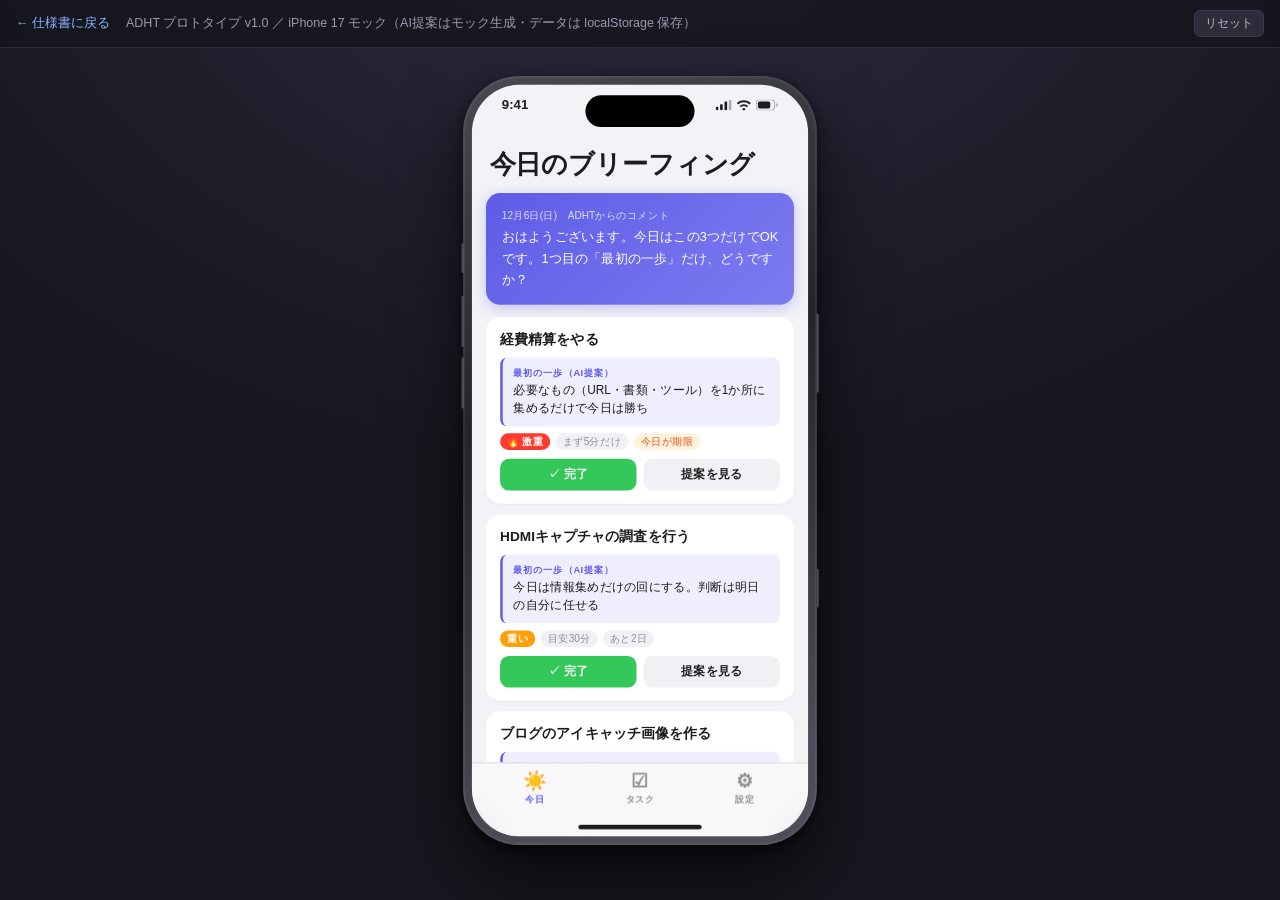
==== docs/prototype/index.html @ e0243f25 "docs: ADHT仕様書v1.2とiPhone 17モック動作プロトタイプを追加 Co-Authored-By: Claude Fable 5 <noreply@anthropic.com>" ====
<!DOCTYPE html>
<html lang="ja">
<head>
  <meta charset="UTF-8">
  <meta name="viewport" content="width=device-width, initial-scale=1">
  <title>ADHT — 動くプロトタイプ (iPhone 17)</title>
  <link rel="stylesheet" href="prototype.css">
</head>
<body>
  <header class="proto-header">
    <a href="../index.html">← 仕様書に戻る</a>
    <span>ADHT プロトタイプ v1.0 ／ iPhone 17 モック（AI提案はモック生成・データは localStorage 保存）</span>
    <button id="resetBtn" title="サンプルデータに戻す">リセット</button>
  </header>

  <div class="stage">
    <div class="phone">
      <div class="phone-buttons">
        <span class="btn-action"></span>
        <span class="btn-vol-up"></span>
        <span class="btn-vol-down"></span>
        <span class="btn-power"></span>
        <span class="btn-camera"></span>
      </div>
      <div class="screen">
        <div class="dynamic-island"></div>

        <div class="status-bar">
          <span class="sb-time">9:41</span>
          <span class="sb-icons">
            <svg width="18" height="12" viewBox="0 0 18 12"><rect x="0" y="8" width="3" height="4" rx="1"/><rect x="5" y="5" width="3" height="7" rx="1"/><rect x="10" y="2" width="3" height="10" rx="1"/><rect x="15" y="0" width="3" height="12" rx="1" opacity=".35"/></svg>
            <svg width="16" height="12" viewBox="0 0 16 12"><path d="M8 9.5a1.6 1.6 0 1 1 0 3.2 1.6 1.6 0 0 1 0-3.2zM8 5c1.9 0 3.6.8 4.8 2l-1.5 1.5A4.7 4.7 0 0 0 8 7.2c-1.3 0-2.4.5-3.3 1.3L3.2 7A6.7 6.7 0 0 1 8 5zM8 .5c3.1 0 6 1.3 8 3.3l-1.5 1.5A9.2 9.2 0 0 0 8 2.8 9.2 9.2 0 0 0 1.5 5.3L0 3.8C2 1.8 4.9.5 8 .5z"/></svg>
            <svg width="25" height="12" viewBox="0 0 25 12"><rect x="0" y="0" width="21" height="12" rx="3.5" fill="none" stroke="currentColor" opacity=".4"/><rect x="2" y="2" width="14" height="8" rx="2"/><path d="M23 4v4c1-.3 1.6-1 1.6-2S24 4.3 23 4z" opacity=".4"/></svg>
          </span>
        </div>

        <!-- ===== 画面: ブリーフィング ===== -->
        <section id="screen-briefing" class="app-screen">
          <div class="nav-large"><h1>今日のブリーフィング</h1></div>
          <div class="scroll">
            <div id="briefingMessage" class="briefing-message"></div>
            <div id="briefingCards"></div>
            <p class="briefing-footer">今日はこれだけでOK。全部のリストは「タスク」タブに。</p>
          </div>
        </section>

        <!-- ===== 画面: タスク一覧 ===== -->
        <section id="screen-list" class="app-screen">
          <div class="nav-large"><h1>タスク</h1></div>
          <div class="segmented" id="brainFilter">
            <button data-filter="all" class="active">すべて</button>
            <button data-filter="rightBrain">🎨 右脳</button>
            <button data-filter="leftBrain">🧮 左脳</button>
          </div>
          <div class="scroll">
            <div id="taskList"></div>
          </div>
          <button class="fab" id="fabAdd">＋</button>
        </section>

        <!-- ===== 画面: 設定 ===== -->
        <section id="screen-settings" class="app-screen">
          <div class="nav-large"><h1>設定</h1></div>
          <div class="scroll">
            <div class="settings-group">
              <div class="settings-label">通知の口調</div>
              <div class="segmented" id="toneSetting">
                <button data-tone="gentle">やさしめ</button>
                <button data-tone="tsukkomi">ツッコミ多め</button>
              </div>
              <p class="settings-note">どちらでも、恥をかかせる言い方は絶対にしません（仕様 §2.5）</p>
            </div>
            <div class="settings-group">
              <div class="settings-label">朝ブリーフィングの時刻</div>
              <input type="time" id="briefingHour" value="08:00">
              <p class="settings-note">通知は朝1回＋期限当日のみ。しつこい通知はしません</p>
            </div>
            <div class="settings-group">
              <div class="settings-label">タスクのエクスポート / インポート</div>
              <p class="settings-note">バージョンアップでデータ形式が変わっても、JSONコピペで引っ越せます</p>
              <div class="io-btns">
                <button id="exportBtn">📤 エクスポート</button>
                <button id="importBtn">📥 インポート</button>
              </div>
              <textarea id="ioArea" spellcheck="false" placeholder="エクスポート: ここにJSONが出ます（クリップボードにも自動コピー）&#10;インポート: ここにJSONを貼り付けて「インポート」を押す"></textarea>
              <p class="settings-note io-status" id="ioStatus"></p>
            </div>
            <div class="settings-group">
              <div class="settings-label">データ</div>
              <p class="settings-note">この端末の中にだけ保存されます。サーバーには何も送りません（AI提案の生成時を除く）</p>
            </div>
          </div>
        </section>

        <!-- ===== 画面: タスク詳細（push） ===== -->
        <section id="screen-detail" class="app-screen push-screen">
          <div class="nav-bar">
            <button class="nav-back" id="detailBack">‹ 戻る</button>
            <span class="nav-title">タスク</span>
            <button class="nav-action danger" id="detailDelete">削除</button>
          </div>
          <div class="scroll">
            <div id="detailBody"></div>
          </div>
        </section>

        <!-- ===== モーダル: タスク作成 ===== -->
        <div id="sheet-backdrop" class="sheet-backdrop"></div>
        <section id="sheet-create" class="sheet">
          <div class="sheet-handle"></div>
          <div class="sheet-header">
            <button id="createCancel">キャンセル</button>
            <span>新しいタスク</span>
            <button id="createSave" class="primary" disabled>保存</button>
          </div>
          <div class="sheet-body">
            <input type="text" id="inTitle" class="title-input" placeholder="何をやる？（例: HDMIキャプチャの調査）" maxlength="80">

            <div class="form-label">脳タイプ <span class="req">必須</span></div>
            <div class="segmented" id="inBrain">
              <button data-value="rightBrain">🎨 右脳（創造・直感）</button>
              <button data-value="leftBrain">🧮 左脳（論理・事務）</button>
            </div>

            <div class="form-label">Priority <span class="req">必須</span></div>
            <div class="priority-row" id="inPriority">
              <button data-value="gekiomo">🔥 激重</button>
              <button data-value="omoi">重い</button>
              <button data-value="futsuu">普通</button>
              <button data-value="karui">軽い</button>
            </div>

            <div class="form-label">期限 <span class="req">必須</span></div>
            <input type="date" id="inDeadline" class="date-input">

            <p class="sheet-hint">保存すると、AIが着手の入口を A・B・C の3つ提案します</p>
          </div>
        </section>

        <!-- ===== ダイアログ（iOS風アラート） ===== -->
        <div id="dialog-backdrop" class="dialog-backdrop">
          <div class="ios-dialog">
            <div class="dialog-title" id="dialogTitle"></div>
            <div class="dialog-msg" id="dialogMsg"></div>
            <div class="dialog-btns">
              <button id="dialogCancel">キャンセル</button>
              <button id="dialogOk" class="dialog-primary"></button>
            </div>
          </div>
        </div>

        <!-- ===== タブバー ===== -->
        <nav class="tab-bar">
          <button data-screen="briefing" class="tab active"><span class="tab-icon">☀️</span>今日</button>
          <button data-screen="list" class="tab"><span class="tab-icon">☑︎</span>タスク</button>
          <button data-screen="settings" class="tab"><span class="tab-icon">⚙︎</span>設定</button>
        </nav>

        <div class="home-indicator"></div>
      </div>
    </div>
  </div>

  <script src="prototype.js"></script>
</body>
</html>
---- docs/prototype/prototype.css ----
/* =========================================================
   ADHT プロトタイプ — iPhone 17 モック + アプリ UI
   ========================================================= */

:root {
  --ios-bg: #f2f2f7;
  --ios-card: #ffffff;
  --ios-text: #1c1c1e;
  --ios-muted: #8e8e93;
  --ios-sep: #e5e5ea;
  --ios-blue: #007aff;
  --ios-red: #ff3b30;
  --ios-green: #34c759;
  --accent: #5e5ce6;            /* ADHT ブランド色（iOS indigo） */
  --accent-weak: #eeeefc;
  --right-brain: #ff9f0a;
  --left-brain: #32ade6;
  --p-gekiomo: #ff3b30;
  --p-omoi: #ff9f0a;
  --p-futsuu: #32ade6;
  --p-karui: #34c759;
  --font: -apple-system, BlinkMacSystemFont, "Hiragino Sans", "Yu Gothic UI", sans-serif;
}

* { box-sizing: border-box; -webkit-tap-highlight-color: transparent; }

html, body { margin: 0; padding: 0; }

body {
  font-family: var(--font);
  background: radial-gradient(1200px 800px at 50% -10%, #2b2b40, #17171f 70%);
  min-height: 100vh;
  color: #ddd;
}

/* ---- 上部バー（プロトタイプの説明） ---- */
.proto-header {
  display: flex;
  align-items: center;
  gap: 16px;
  padding: 10px 16px;
  font-size: 12.5px;
  color: #9a9aae;
  border-bottom: 1px solid #2c2c3a;
  background: rgba(20, 20, 28, 0.8);
  position: sticky;
  top: 0;
  z-index: 50;
}
.proto-header a { color: #8ab4ff; text-decoration: none; white-space: nowrap; }
.proto-header a:hover { text-decoration: underline; }
.proto-header span { flex: 1; }
.proto-header button {
  background: #2c2c3a; color: #bbb; border: 1px solid #3a3a4c;
  border-radius: 6px; padding: 4px 10px; font-size: 12px; cursor: pointer;
}
.proto-header button:hover { background: #38384a; }

/* ---- ステージ & 端末フレーム ---- */
.stage {
  display: flex;
  justify-content: center;
  padding: 28px 12px 48px;
}

.phone {
  position: relative;
  width: 402px;
  height: 874px;
  border-radius: 64px;
  padding: 10px;
  background: linear-gradient(160deg, #4a4a52, #232328 40%, #4e4e58 90%);
  box-shadow:
    0 40px 80px rgba(0, 0, 0, 0.6),
    0 4px 14px rgba(0, 0, 0, 0.5),
    inset 0 0 2px 2px rgba(255, 255, 255, 0.08);
  flex-shrink: 0;
}

@media (max-height: 1020px) {
  .stage { padding-bottom: 0; }
  .phone { transform: scale(0.88); transform-origin: top center; margin-bottom: -100px; }
}
@media (max-height: 880px) {
  .phone { transform: scale(0.76); margin-bottom: -200px; }
}

/* 側面ボタン */
.phone-buttons span {
  position: absolute;
  background: linear-gradient(90deg, #3a3a42, #57575f);
  border-radius: 2px;
}
.btn-action   { left: -2px; top: 190px; width: 3px; height: 34px; }
.btn-vol-up   { left: -2px; top: 250px; width: 3px; height: 58px; }
.btn-vol-down { left: -2px; top: 320px; width: 3px; height: 58px; }
.btn-power    { right: -2px; top: 270px; width: 3px; height: 90px; }
.btn-camera   { right: -2px; top: 560px; width: 3px; height: 44px; }

.screen {
  position: relative;
  width: 100%;
  height: 100%;
  border-radius: 54px;
  background: var(--ios-bg);
  overflow: hidden;
  color: var(--ios-text);
}

.dynamic-island {
  position: absolute;
  top: 12px;
  left: 50%;
  transform: translateX(-50%);
  width: 124px;
  height: 36px;
  background: #000;
  border-radius: 20px;
  z-index: 40;
}

.status-bar {
  position: absolute;
  top: 14px;
  left: 0;
  right: 0;
  display: flex;
  justify-content: space-between;
  padding: 0 34px;
  font-size: 15px;
  font-weight: 600;
  z-index: 30;
}
.sb-icons { display: flex; gap: 6px; align-items: center; }
.sb-icons svg { fill: currentColor; }

.home-indicator {
  position: absolute;
  bottom: 8px;
  left: 50%;
  transform: translateX(-50%);
  width: 140px;
  height: 5px;
  border-radius: 3px;
  background: #000;
  opacity: 0.9;
  z-index: 40;
}

/* ---- アプリ画面共通 ---- */
.app-screen {
  position: absolute;
  inset: 0;
  padding-top: 62px;      /* status bar 分 */
  padding-bottom: 84px;   /* tab bar 分 */
  display: none;
  flex-direction: column;
}
.app-screen.active { display: flex; }

.nav-large { padding: 8px 20px 4px; }
.nav-large h1 { margin: 0; font-size: 30px; letter-spacing: -0.5px; }

.scroll {
  flex: 1;
  overflow-y: auto;
  padding: 8px 16px 24px;
  scrollbar-width: none;
}
.scroll::-webkit-scrollbar { display: none; }

/* push 画面（詳細） */
.push-screen {
  z-index: 25;
  background: var(--ios-bg);
  transform: translateX(100%);
  transition: transform 0.28s cubic-bezier(0.32, 0.72, 0.25, 1);
  display: flex;
  padding-bottom: 24px;
}
.push-screen.open { transform: translateX(0); }

.nav-bar {
  display: flex;
  align-items: center;
  padding: 4px 12px;
  min-height: 40px;
}
.nav-bar button {
  background: none; border: none; font-size: 16px; color: var(--ios-blue);
  cursor: pointer; font-family: var(--font); padding: 6px 8px;
}
.nav-bar .danger { color: var(--ios-red); }
.nav-title { flex: 1; text-align: center; font-weight: 600; font-size: 16px; }
.nav-back { min-width: 70px; text-align: left; }
.nav-action { min-width: 70px; text-align: right; }

/* ---- セグメントコントロール ---- */
.segmented {
  display: flex;
  background: #e3e3e8;
  border-radius: 10px;
  padding: 2px;
  margin: 8px 16px;
  gap: 2px;
}
.segmented button {
  flex: 1;
  border: none;
  background: transparent;
  border-radius: 8px;
  padding: 7px 4px;
  font-size: 13px;
  font-family: var(--font);
  color: var(--ios-text);
  cursor: pointer;
  white-space: nowrap;
}
.segmented button.active {
  background: #fff;
  box-shadow: 0 1px 4px rgba(0, 0, 0, 0.12);
  font-weight: 600;
}

/* ---- タスクカード ---- */
.task-card {
  display: flex;
  align-items: flex-start;
  gap: 12px;
  background: var(--ios-card);
  border-radius: 14px;
  padding: 13px 14px;
  margin-bottom: 10px;
  box-shadow: 0 1px 3px rgba(0, 0, 0, 0.05);
  cursor: pointer;
  transition: opacity 0.35s, transform 0.35s;
}
.task-card.done { opacity: 0; transform: translateX(24px) scale(0.96); }

.check-circle {
  width: 26px; height: 26px;
  border-radius: 50%;
  border: 2px solid #c7c7cc;
  flex-shrink: 0;
  margin-top: 1px;
  cursor: pointer;
  display: flex; align-items: center; justify-content: center;
  font-size: 15px; color: #fff;
  transition: background 0.15s, border-color 0.15s;
}
.check-circle:hover { border-color: var(--ios-green); }
.task-card.done .check-circle, .check-circle.checked { background: var(--ios-green); border-color: var(--ios-green); }

.task-main { flex: 1; min-width: 0; }
.task-title { font-size: 15.5px; font-weight: 600; line-height: 1.35; margin-bottom: 5px; }
.task-badges { display: flex; flex-wrap: wrap; gap: 6px; font-size: 11.5px; }

.badge {
  padding: 2px 8px;
  border-radius: 20px;
  font-weight: 600;
  color: #fff;
}
.badge.brain-rightBrain { background: var(--right-brain); }
.badge.brain-leftBrain  { background: var(--left-brain); }
.badge.p-gekiomo { background: var(--p-gekiomo); }
.badge.p-omoi    { background: var(--p-omoi); }
.badge.p-futsuu  { background: var(--p-futsuu); }
.badge.p-karui   { background: var(--p-karui); }
.badge.deadline  { background: #f0f0f5; color: var(--ios-muted); font-weight: 500; }
.badge.deadline.today   { background: #fff3e0; color: #e65100; }
.badge.deadline.overdue { background: #ffebee; color: var(--ios-red); }

/* ---- 「すべて」= 左脳/右脳 縦2分割 ----
   スマホ画面が左右まっぷたつに割れているイメージ。
   左半分＝左脳（青系背景）/ 右半分＝右脳（オレンジ系背景）。 */
.scroll.split {
  padding: 0;
  display: flex;
  flex-direction: column;
}
.scroll.split #taskList {
  flex: 1;
  display: flex;
  flex-direction: column;
}

.brain-columns {
  display: flex;
  gap: 0;
  align-items: stretch;
  flex: 1;
}
.brain-col {
  flex: 1;
  min-width: 0;
  padding: 10px 9px 28px;
}
.brain-col.left {
  background: linear-gradient(180deg, #e3f2fc, #d3e9f8);
  border-right: 1.5px solid rgba(255, 255, 255, 0.9);
}
.brain-col.right {
  background: linear-gradient(180deg, #fdf1de, #fae4c3);
}

.brain-col-header {
  display: flex;
  align-items: center;
  gap: 6px;
  font-size: 13px;
  font-weight: 700;
  padding: 7px 10px;
  border-radius: 10px;
  margin-bottom: 8px;
  color: #fff;
  position: sticky;
  top: 8px;
  z-index: 5;
  box-shadow: 0 2px 8px rgba(0, 0, 0, 0.12);
}
.brain-col.left  .brain-col-header { background: var(--left-brain); }
.brain-col.right .brain-col-header { background: var(--right-brain); }
.col-count {
  margin-left: auto;
  background: rgba(255, 255, 255, 0.3);
  border-radius: 10px;
  padding: 0 7px;
  font-size: 11.5px;
  line-height: 18px;
}

.task-card.compact {
  flex-direction: column;
  gap: 8px;
  padding: 11px 12px;
  position: relative;
}
.task-card.compact .check-circle {
  position: absolute;
  top: 10px;
  right: 10px;
  width: 22px;
  height: 22px;
  font-size: 12px;
  margin-top: 0;
}
.task-card.compact .task-title {
  font-size: 13.5px;
  padding-right: 26px;
  margin-bottom: 2px;
}
.task-card.compact .task-badges { gap: 4px; font-size: 10.5px; }
.task-card.compact .badge { padding: 2px 7px; }

.col-empty {
  text-align: center;
  color: var(--ios-muted);
  font-size: 11.5px;
  line-height: 1.7;
  padding: 22px 6px;
  background: rgba(255, 255, 255, 0.55);
  border: 1.5px dashed rgba(255, 255, 255, 0.9);
  border-radius: 12px;
}

.empty-state {
  text-align: center;
  color: var(--ios-muted);
  padding: 60px 24px;
  font-size: 14px;
  line-height: 1.8;
}
.empty-state .big { font-size: 40px; display: block; margin-bottom: 8px; }

/* ---- FAB ---- */
.fab {
  position: absolute;
  right: 22px;
  bottom: 104px;
  width: 56px; height: 56px;
  border-radius: 50%;
  border: none;
  background: var(--accent);
  color: #fff;
  font-size: 30px;
  line-height: 1;
  cursor: pointer;
  box-shadow: 0 6px 16px rgba(94, 92, 230, 0.45);
  transition: transform 0.12s;
}
.fab:active { transform: scale(0.92); }

/* ---- ブリーフィング ---- */
.briefing-message {
  background: linear-gradient(135deg, var(--accent), #7d7bf0);
  color: #fff;
  border-radius: 16px;
  padding: 16px 18px;
  font-size: 14.5px;
  line-height: 1.65;
  margin-bottom: 14px;
  box-shadow: 0 4px 14px rgba(94, 92, 230, 0.3);
}
.briefing-message .bm-date { font-size: 11.5px; opacity: 0.8; margin-bottom: 4px; }

.briefing-card {
  background: var(--ios-card);
  border-radius: 16px;
  padding: 15px 16px;
  margin-bottom: 12px;
  box-shadow: 0 1px 3px rgba(0, 0, 0, 0.05);
  transition: opacity 0.35s, transform 0.35s;
}
.briefing-card.done { opacity: 0; transform: translateX(24px) scale(0.96); }
.bc-top { display: flex; align-items: flex-start; gap: 10px; }
.bc-title { flex: 1; font-size: 15.5px; font-weight: 700; line-height: 1.35; }
.bc-first-step {
  background: var(--accent-weak);
  border-left: 3px solid var(--accent);
  border-radius: 8px;
  padding: 9px 12px;
  font-size: 13.5px;
  line-height: 1.55;
  margin: 10px 0 8px;
}
.bc-first-step .fs-label { font-size: 10.5px; font-weight: 700; color: var(--accent); display: block; margin-bottom: 2px; letter-spacing: 0.04em; }
.bc-meta { display: flex; gap: 6px; flex-wrap: wrap; font-size: 11.5px; }
.bc-actions { margin-top: 10px; display: flex; gap: 8px; }
.bc-actions button {
  flex: 1; border: none; border-radius: 10px; padding: 9px;
  font-size: 13.5px; font-weight: 600; font-family: var(--font); cursor: pointer;
}
.bc-done-btn { background: var(--ios-green); color: #fff; }
.bc-open-btn { background: #f0f0f5; color: var(--ios-text); }

.briefing-footer { text-align: center; color: var(--ios-muted); font-size: 12px; margin-top: 4px; }

/* ---- 詳細 ---- */
.detail-title { font-size: 22px; font-weight: 700; line-height: 1.35; margin: 4px 4px 10px; }
.detail-badges { display: flex; gap: 6px; flex-wrap: wrap; margin: 0 4px 16px; font-size: 12px; }

.section-label {
  font-size: 12px; font-weight: 700; color: var(--ios-muted);
  letter-spacing: 0.05em; margin: 18px 6px 8px;
}

.suggestion-list { background: var(--ios-card); border-radius: 14px; overflow: hidden; }
.suggestion-item {
  display: flex; gap: 10px; padding: 12px 14px;
  font-size: 13.5px; line-height: 1.6;
  border-bottom: 1px solid var(--ios-sep);
}
.suggestion-item:last-child { border-bottom: none; }

.suggestion-item.pickable { cursor: pointer; align-items: center; }
.suggestion-item.pickable:hover { background: var(--accent-weak); }
.suggestion-item.pickable > span:nth-child(2) { flex: 1; }
.pick-pill {
  flex-shrink: 0;
  background: var(--accent);
  color: #fff;
  font-size: 11px;
  font-weight: 700;
  border-radius: 12px;
  padding: 4px 10px;
}
.pick-hint {
  font-size: 11.5px;
  color: var(--ios-muted);
  text-align: center;
  margin: 8px 0 0;
}

/* 決定した最初の一歩 */
.decided-step {
  background: var(--accent-weak);
  border: 2px solid var(--accent);
  border-radius: 14px;
  padding: 14px;
}
.decided-text {
  font-size: 14.5px;
  font-weight: 700;
  line-height: 1.6;
  color: var(--ios-text);
}
.step-reset {
  margin-top: 10px;
  border: none;
  background: #fff;
  color: var(--accent);
  font-size: 12px;
  font-weight: 600;
  font-family: var(--font);
  border-radius: 8px;
  padding: 6px 12px;
  cursor: pointer;
}
.suggestion-num {
  width: 22px; height: 22px; border-radius: 50%;
  background: var(--accent-weak); color: var(--accent);
  font-size: 12px; font-weight: 700;
  display: flex; align-items: center; justify-content: center;
  flex-shrink: 0; margin-top: 1px;
}

.ai-loading {
  background: var(--ios-card); border-radius: 14px;
  padding: 26px; text-align: center; color: var(--ios-muted); font-size: 13.5px;
}
.ai-loading .spinner {
  width: 26px; height: 26px; margin: 0 auto 10px;
  border: 3px solid var(--accent-weak); border-top-color: var(--accent);
  border-radius: 50%;
  animation: spin 0.8s linear infinite;
}
@keyframes spin { to { transform: rotate(360deg); } }

/* ---- AIチャット（解像度アップ） ---- */
.chat-box {
  background: var(--ios-card);
  border-radius: 14px;
  padding: 10px;
}
.chat-thread {
  max-height: 220px;
  overflow-y: auto;
  display: flex;
  flex-direction: column;
  gap: 8px;
  padding: 4px 2px 8px;
}
.chat-hint {
  text-align: center;
  color: var(--ios-muted);
  font-size: 12px;
  line-height: 1.7;
  padding: 10px 4px;
}
.bubble {
  max-width: 82%;
  padding: 9px 12px;
  border-radius: 16px;
  font-size: 13.5px;
  line-height: 1.55;
}
.bubble.user {
  align-self: flex-end;
  background: var(--accent);
  color: #fff;
  border-bottom-right-radius: 5px;
}
.bubble.ai {
  align-self: flex-start;
  background: #f0f0f5;
  color: var(--ios-text);
  border-bottom-left-radius: 5px;
}
.bubble-proposal {
  margin-top: 8px;
  background: #fff;
  border: 1.5px solid var(--accent);
  border-radius: 10px;
  padding: 9px 10px;
  font-size: 13px;
  line-height: 1.55;
}
.adopt-btn {
  display: block;
  width: 100%;
  margin-top: 8px;
  border: none;
  border-radius: 8px;
  background: var(--accent);
  color: #fff;
  font-size: 12.5px;
  font-weight: 700;
  font-family: var(--font);
  padding: 8px;
  cursor: pointer;
}

.bubble.typing { display: flex; gap: 4px; padding: 12px 14px; }
.bubble.typing span {
  width: 7px; height: 7px; border-radius: 50%;
  background: #b0b0b8;
  animation: blink 1.2s infinite;
}
.bubble.typing span:nth-child(2) { animation-delay: 0.2s; }
.bubble.typing span:nth-child(3) { animation-delay: 0.4s; }
@keyframes blink { 0%, 60%, 100% { opacity: 0.3; } 30% { opacity: 1; } }

.chat-input-row {
  display: flex;
  gap: 8px;
  border-top: 1px solid var(--ios-sep);
  padding-top: 10px;
}
.chat-input-row input {
  flex: 1;
  border: none;
  background: #f0f0f5;
  border-radius: 18px;
  padding: 9px 14px;
  font-size: 13.5px;
  font-family: var(--font);
  outline: none;
}
.chat-input-row button {
  width: 36px; height: 36px;
  border: none; border-radius: 50%;
  background: var(--accent); color: #fff;
  font-size: 17px; font-weight: 700;
  cursor: pointer;
  flex-shrink: 0;
}
.chat-input-row button:disabled { opacity: 0.4; }

.detail-done-btn {
  width: 100%; margin-top: 20px;
  border: none; border-radius: 12px; padding: 14px;
  background: var(--ios-green); color: #fff;
  font-size: 15px; font-weight: 700; font-family: var(--font); cursor: pointer;
}

/* ---- 作成シート ---- */
.sheet-backdrop {
  position: absolute; inset: 0;
  background: rgba(0, 0, 0, 0.4);
  opacity: 0; pointer-events: none;
  transition: opacity 0.25s;
  z-index: 45;
}
.sheet-backdrop.open { opacity: 1; pointer-events: auto; }

.sheet {
  position: absolute;
  left: 0; right: 0; bottom: 0;
  background: var(--ios-bg);
  border-radius: 24px 24px 0 0;
  transform: translateY(105%);
  transition: transform 0.32s cubic-bezier(0.32, 0.72, 0.25, 1);
  z-index: 46;
  padding-bottom: 34px;
  max-height: 92%;
  overflow-y: auto;
}
.sheet.open { transform: translateY(0); }

.sheet-handle {
  width: 38px; height: 5px; border-radius: 3px;
  background: #c7c7cc; margin: 8px auto 2px;
}
.sheet-header {
  display: flex; align-items: center; justify-content: space-between;
  padding: 6px 16px 10px;
}
.sheet-header span { font-weight: 700; font-size: 16px; }
.sheet-header button {
  background: none; border: none; font-size: 15.5px;
  color: var(--ios-blue); font-family: var(--font); cursor: pointer; padding: 4px;
}
.sheet-header button.primary { font-weight: 700; }
.sheet-header button:disabled { color: #b9b9c0; }

.sheet-body { padding: 4px 16px 8px; }

.title-input {
  width: 100%;
  border: none; border-radius: 12px;
  background: var(--ios-card);
  font-size: 16px; font-family: var(--font);
  padding: 14px; outline: none;
}
.form-label { font-size: 12.5px; font-weight: 700; color: var(--ios-muted); margin: 16px 4px 6px; }
.form-label .req { color: var(--ios-red); font-weight: 600; font-size: 11px; margin-left: 4px; }

.sheet .segmented { margin: 0; }

.priority-row { display: flex; gap: 8px; }
.priority-row button {
  flex: 1; border: 2px solid transparent; border-radius: 10px;
  background: var(--ios-card); padding: 10px 2px;
  font-size: 13px; font-weight: 600; font-family: var(--font); cursor: pointer;
  color: var(--ios-text);
}
.priority-row button.active[data-value="gekiomo"] { border-color: var(--p-gekiomo); color: var(--p-gekiomo); background: #fff5f5; }
.priority-row button.active[data-value="omoi"]    { border-color: var(--p-omoi); color: #c77700; background: #fff9ef; }
.priority-row button.active[data-value="futsuu"]  { border-color: var(--p-futsuu); color: #0277bd; background: #f0f9ff; }
.priority-row button.active[data-value="karui"]   { border-color: var(--p-karui); color: #2e7d32; background: #f2fbf4; }

.date-input {
  width: 100%; border: none; border-radius: 12px;
  background: var(--ios-card); font-size: 15px; font-family: var(--font);
  padding: 12px 14px; outline: none;
}

.sheet-hint { font-size: 12px; color: var(--ios-muted); text-align: center; margin-top: 16px; }

/* ---- 設定 ---- */
.settings-group {
  background: var(--ios-card); border-radius: 14px;
  padding: 14px 16px; margin-bottom: 14px;
}
.settings-group .segmented { margin: 8px 0 4px; background: #ececf1; }
.settings-label { font-size: 14px; font-weight: 700; }
.settings-note { font-size: 12px; color: var(--ios-muted); line-height: 1.6; margin: 8px 0 0; }
.io-btns { display: flex; gap: 8px; margin-top: 10px; }
.io-btns button {
  flex: 1;
  border: none;
  border-radius: 10px;
  padding: 10px;
  font-size: 13.5px;
  font-weight: 600;
  font-family: var(--font);
  cursor: pointer;
}
#exportBtn { background: var(--accent); color: #fff; }
#importBtn { background: #f0f0f5; color: var(--ios-text); }

#ioArea {
  width: 100%;
  margin-top: 10px;
  border: 1px solid var(--ios-sep);
  border-radius: 10px;
  background: #fafafc;
  font-family: ui-monospace, SFMono-Regular, Menlo, monospace;
  font-size: 11px;
  line-height: 1.5;
  padding: 10px;
  min-height: 110px;
  resize: vertical;
  outline: none;
  color: var(--ios-text);
}
.io-status { font-weight: 600; }

#briefingHour {
  margin-top: 8px; border: none; background: #f0f0f5;
  border-radius: 8px; padding: 8px 12px; font-size: 15px; font-family: var(--font);
}

/* ---- iOS風ダイアログ ---- */
.dialog-backdrop {
  position: absolute;
  inset: 0;
  background: rgba(0, 0, 0, 0.4);
  display: flex;
  align-items: center;
  justify-content: center;
  opacity: 0;
  pointer-events: none;
  transition: opacity 0.2s;
  z-index: 60;
}
.dialog-backdrop.open { opacity: 1; pointer-events: auto; }

.ios-dialog {
  width: 280px;
  background: rgba(250, 250, 252, 0.97);
  backdrop-filter: blur(20px);
  border-radius: 16px;
  overflow: hidden;
  text-align: center;
  transform: scale(1.08);
  transition: transform 0.2s;
  box-shadow: 0 12px 40px rgba(0, 0, 0, 0.3);
}
.dialog-backdrop.open .ios-dialog { transform: scale(1); }

.dialog-title {
  font-size: 16px;
  font-weight: 700;
  padding: 18px 18px 4px;
}
.dialog-msg {
  font-size: 12.5px;
  line-height: 1.6;
  color: var(--ios-text);
  padding: 4px 18px 16px;
  white-space: pre-line;
}
.dialog-btns {
  display: flex;
  border-top: 0.5px solid #c9c9ce;
}
.dialog-btns button {
  flex: 1;
  border: none;
  background: none;
  font-family: var(--font);
  font-size: 16px;
  color: var(--ios-blue);
  padding: 12px 4px;
  cursor: pointer;
}
.dialog-btns button:active { background: rgba(0, 0, 0, 0.06); }
.dialog-btns button + button { border-left: 0.5px solid #c9c9ce; }
.dialog-primary { font-weight: 700; }

/* ---- タブバー ---- */
.tab-bar {
  position: absolute;
  bottom: 0; left: 0; right: 0;
  height: 84px;
  background: rgba(249, 249, 251, 0.92);
  backdrop-filter: blur(12px);
  border-top: 0.5px solid #d6d6db;
  display: flex;
  padding: 8px 12px 24px;
  z-index: 20;
}
.tab {
  flex: 1;
  border: none; background: none;
  font-family: var(--font); font-size: 10.5px; font-weight: 600;
  color: var(--ios-muted); cursor: pointer;
  display: flex; flex-direction: column; align-items: center; gap: 3px;
}
.tab .tab-icon { font-size: 22px; line-height: 1; }
.tab.active { color: var(--accent); }
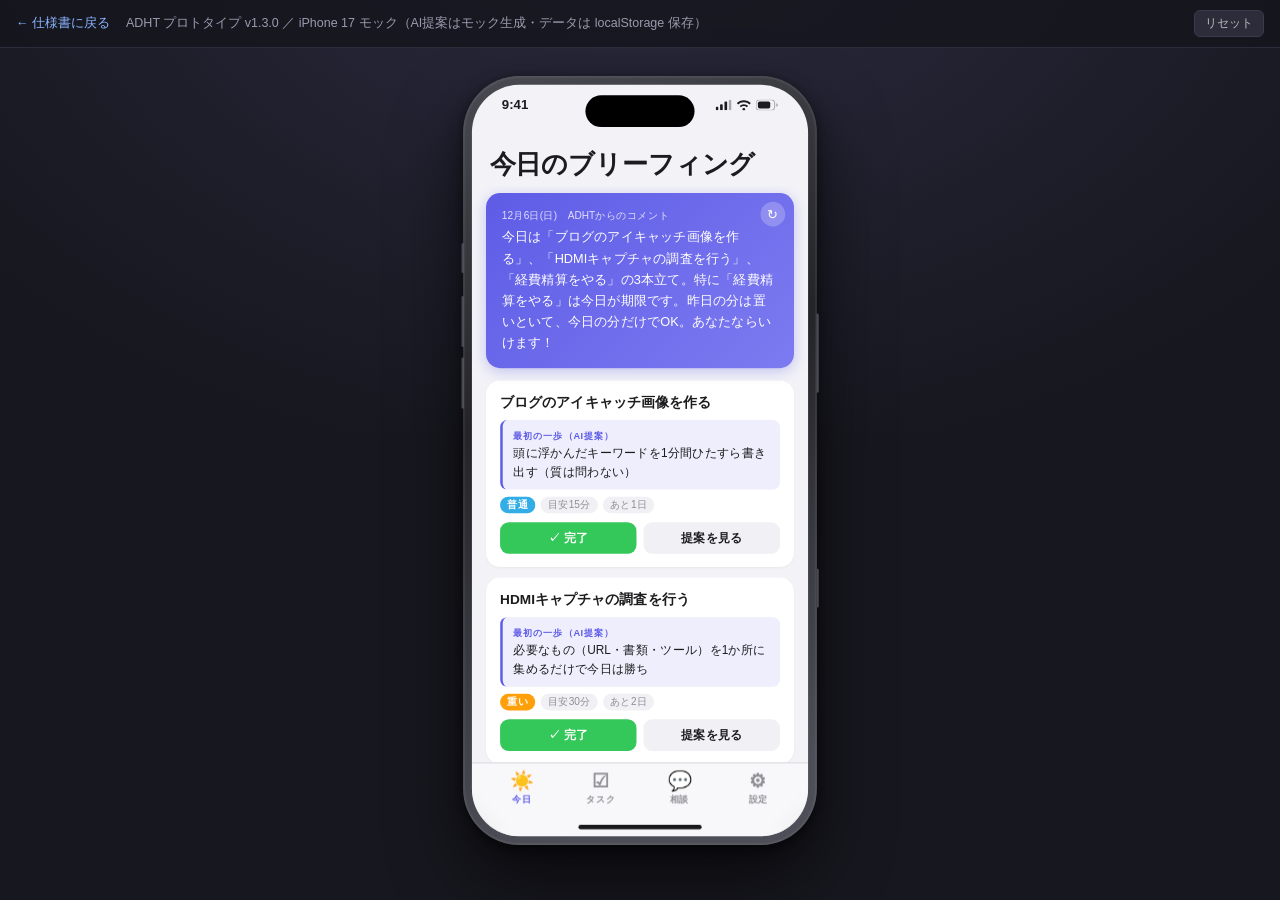
==== commit beca47ae: "feat(docs): 仕様書v1.3＋プロトタイプ更新 — バージョン統一/軽い順/AI相談タブ/ブリーフィング更新/編集/入出力2方式ほか - SemVer 2.0.0準拠のバージョン表示（仕様書" ====
--- a/docs/prototype/index.html
+++ b/docs/prototype/index.html
@@ -49,8 +49,8 @@
           <div class="nav-large"><h1>タスク</h1></div>
           <div class="segmented" id="brainFilter">
             <button data-filter="all" class="active">すべて</button>
+            <button data-filter="leftBrain">🧮 左脳</button>
             <button data-filter="rightBrain">🎨 右脳</button>
-            <button data-filter="leftBrain">🧮 左脳</button>
           </div>
           <div class="scroll">
             <div id="taskList"></div>
@@ -58,12 +58,22 @@
           <button class="fab" id="fabAdd">＋</button>
         </section>
 
+        <!-- ===== 画面: AIに相談 ===== -->
+        <section id="screen-consult" class="app-screen">
+          <div class="nav-large"><h1>AIに相談</h1></div>
+          <div class="consult-thread" id="consultThread"></div>
+          <div class="consult-input-row">
+            <input type="text" id="consultInput" placeholder="なんでも聞いてOK…">
+            <button id="consultSend">↑</button>
+          </div>
+        </section>
+
         <!-- ===== 画面: 設定 ===== -->
         <section id="screen-settings" class="app-screen">
           <div class="nav-large"><h1>設定</h1></div>
           <div class="scroll">
             <div class="settings-group">
-              <div class="settings-label">通知の口調</div>
+              <div class="settings-label">ブリーフィングの口調</div>
               <div class="segmented" id="toneSetting">
                 <button data-tone="gentle">やさしめ</button>
                 <button data-tone="tsukkomi">ツッコミ多め</button>
@@ -78,17 +88,21 @@
             <div class="settings-group">
               <div class="settings-label">タスクのエクスポート / インポート</div>
               <p class="settings-note">バージョンアップでデータ形式が変わっても、JSONコピペで引っ越せます</p>
-              <div class="io-btns">
-                <button id="exportBtn">📤 エクスポート</button>
-                <button id="importBtn">📥 インポート</button>
+              <div class="io-label">📤 エクスポート</div>
+              <div class="io-btns export">
+                <button id="exportCopyBtn">📋 コピー</button>
+                <button id="exportFileBtn">💾 ファイル保存</button>
               </div>
-              <textarea id="ioArea" spellcheck="false" placeholder="エクスポート: ここにJSONが出ます（クリップボードにも自動コピー）&#10;インポート: ここにJSONを貼り付けて「インポート」を押す"></textarea>
+              <div class="io-label">📥 インポート</div>
+              <div class="io-btns import">
+                <button id="importPasteBtn">📋 貼り付けを取り込む</button>
+                <button id="importFileBtn">📁 ファイルを選ぶ</button>
+              </div>
+              <input type="file" id="importFileInput" accept=".json,application/json" hidden>
+              <textarea id="ioArea" spellcheck="false" placeholder="コピー: ここにJSONが出ます（クリップボードにも自動コピー）&#10;貼り付けインポート: ここにJSONを貼って「貼り付けを取り込む」"></textarea>
               <p class="settings-note io-status" id="ioStatus"></p>
             </div>
-            <div class="settings-group">
-              <div class="settings-label">データ</div>
-              <p class="settings-note">この端末の中にだけ保存されます。サーバーには何も送りません（AI提案の生成時を除く）</p>
-            </div>
+            <p class="app-version" id="appVersion"></p>
           </div>
         </section>
 
@@ -97,7 +111,10 @@
           <div class="nav-bar">
             <button class="nav-back" id="detailBack">‹ 戻る</button>
             <span class="nav-title">タスク</span>
-            <button class="nav-action danger" id="detailDelete">削除</button>
+            <span class="nav-action-group">
+              <button id="detailEdit">編集</button>
+              <button class="danger" id="detailDelete">削除</button>
+            </span>
           </div>
           <div class="scroll">
             <div id="detailBody"></div>
@@ -110,7 +127,7 @@
           <div class="sheet-handle"></div>
           <div class="sheet-header">
             <button id="createCancel">キャンセル</button>
-            <span>新しいタスク</span>
+            <span id="sheetTitle">新しいタスク</span>
             <button id="createSave" class="primary" disabled>保存</button>
           </div>
           <div class="sheet-body">
@@ -118,8 +135,8 @@
 
             <div class="form-label">脳タイプ <span class="req">必須</span></div>
             <div class="segmented" id="inBrain">
+              <button data-value="leftBrain">🧮 左脳（論理・事務）</button>
               <button data-value="rightBrain">🎨 右脳（創造・直感）</button>
-              <button data-value="leftBrain">🧮 左脳（論理・事務）</button>
             </div>
 
             <div class="form-label">Priority <span class="req">必須</span></div>
@@ -153,6 +170,7 @@
         <nav class="tab-bar">
           <button data-screen="briefing" class="tab active"><span class="tab-icon">☀️</span>今日</button>
           <button data-screen="list" class="tab"><span class="tab-icon">☑︎</span>タスク</button>
+          <button data-screen="consult" class="tab"><span class="tab-icon">💬</span>相談</button>
           <button data-screen="settings" class="tab"><span class="tab-icon">⚙︎</span>設定</button>
         </nav>
 
--- a/docs/prototype/prototype.css
+++ b/docs/prototype/prototype.css
@@ -194,6 +194,8 @@
 .nav-title { flex: 1; text-align: center; font-weight: 600; font-size: 16px; }
 .nav-back { min-width: 70px; text-align: left; }
 .nav-action { min-width: 70px; text-align: right; }
+.nav-action-group { display: flex; min-width: 70px; justify-content: flex-end; }
+.nav-action-group button { padding: 6px 6px; }
 
 /* ---- セグメントコントロール ---- */
 .segmented {
@@ -402,7 +404,26 @@
   margin-bottom: 14px;
   box-shadow: 0 4px 14px rgba(94, 92, 230, 0.3);
 }
-.briefing-message .bm-date { font-size: 11.5px; opacity: 0.8; margin-bottom: 4px; }
+.briefing-message { position: relative; }
+.briefing-message .bm-date { font-size: 11.5px; opacity: 0.8; margin-bottom: 4px; padding-right: 32px; }
+
+.bm-refresh {
+  position: absolute;
+  top: 10px;
+  right: 10px;
+  width: 28px;
+  height: 28px;
+  border: none;
+  border-radius: 50%;
+  background: rgba(255, 255, 255, 0.22);
+  color: #fff;
+  font-size: 15px;
+  line-height: 1;
+  cursor: pointer;
+  transition: transform 0.4s, background 0.15s;
+}
+.bm-refresh:hover { background: rgba(255, 255, 255, 0.35); }
+.bm-refresh:active { transform: rotate(360deg); }
 
 .briefing-card {
   background: var(--ios-card);
@@ -453,8 +474,24 @@
 }
 .suggestion-item:last-child { border-bottom: none; }
 
-.suggestion-item.pickable { cursor: pointer; align-items: center; }
+.suggestion-item.pickable {
+  cursor: pointer;
+  align-items: center;
+  transition: background 0.3s, opacity 0.35s, transform 0.35s;
+}
 .suggestion-item.pickable:hover { background: var(--accent-weak); }
+
+/* 選んだ行がその場で「決定した一歩」に変化する */
+.suggestion-item.picked {
+  background: var(--accent-weak);
+  box-shadow: inset 3px 0 0 var(--accent);
+}
+.suggestion-item.picked .suggestion-num {
+  background: var(--accent);
+  color: #fff;
+}
+.suggestion-item.picked .pick-pill { background: var(--ios-green); }
+.suggestion-item.dimmed { opacity: 0.25; transform: scale(0.98); }
 .suggestion-item.pickable > span:nth-child(2) { flex: 1; }
 .pick-pill {
   flex-shrink: 0;
@@ -544,6 +581,7 @@
   border-radius: 16px;
   font-size: 13.5px;
   line-height: 1.55;
+  white-space: pre-line;
 }
 .bubble.user {
   align-self: flex-end;
@@ -706,19 +744,25 @@
 .settings-group .segmented { margin: 8px 0 4px; background: #ececf1; }
 .settings-label { font-size: 14px; font-weight: 700; }
 .settings-note { font-size: 12px; color: var(--ios-muted); line-height: 1.6; margin: 8px 0 0; }
-.io-btns { display: flex; gap: 8px; margin-top: 10px; }
+.io-label {
+  font-size: 12px;
+  font-weight: 700;
+  color: var(--ios-muted);
+  margin-top: 12px;
+}
+.io-btns { display: flex; gap: 8px; margin-top: 6px; }
 .io-btns button {
   flex: 1;
   border: none;
   border-radius: 10px;
-  padding: 10px;
-  font-size: 13.5px;
+  padding: 10px 4px;
+  font-size: 12.5px;
   font-weight: 600;
   font-family: var(--font);
   cursor: pointer;
 }
-#exportBtn { background: var(--accent); color: #fff; }
-#importBtn { background: #f0f0f5; color: var(--ios-text); }
+.io-btns.export button { background: var(--accent); color: #fff; }
+.io-btns.import button { background: #f0f0f5; color: var(--ios-text); }
 
 #ioArea {
   width: 100%;
@@ -800,6 +844,54 @@
 .dialog-btns button + button { border-left: 0.5px solid #c9c9ce; }
 .dialog-primary { font-weight: 700; }
 
+/* ---- AIに相談 ---- */
+.consult-thread {
+  flex: 1;
+  overflow-y: auto;
+  padding: 8px 16px;
+  display: flex;
+  flex-direction: column;
+  gap: 8px;
+  scrollbar-width: none;
+}
+.consult-thread::-webkit-scrollbar { display: none; }
+.consult-thread .chat-hint { margin-top: 40px; }
+
+.consult-input-row {
+  display: flex;
+  gap: 8px;
+  padding: 10px 16px 12px;
+  background: var(--ios-bg);
+  border-top: 1px solid var(--ios-sep);
+}
+.consult-input-row input {
+  flex: 1;
+  border: none;
+  background: #fff;
+  border-radius: 18px;
+  padding: 10px 14px;
+  font-size: 13.5px;
+  font-family: var(--font);
+  outline: none;
+}
+.consult-input-row button {
+  width: 38px; height: 38px;
+  border: none; border-radius: 50%;
+  background: var(--accent); color: #fff;
+  font-size: 17px; font-weight: 700;
+  cursor: pointer;
+  flex-shrink: 0;
+}
+
+/* ---- バージョン表記 ---- */
+.app-version {
+  text-align: center;
+  color: var(--ios-muted);
+  font-size: 12px;
+  font-weight: 600;
+  margin: 4px 0 8px;
+}
+
 /* ---- タブバー ---- */
 .tab-bar {
   position: absolute;
